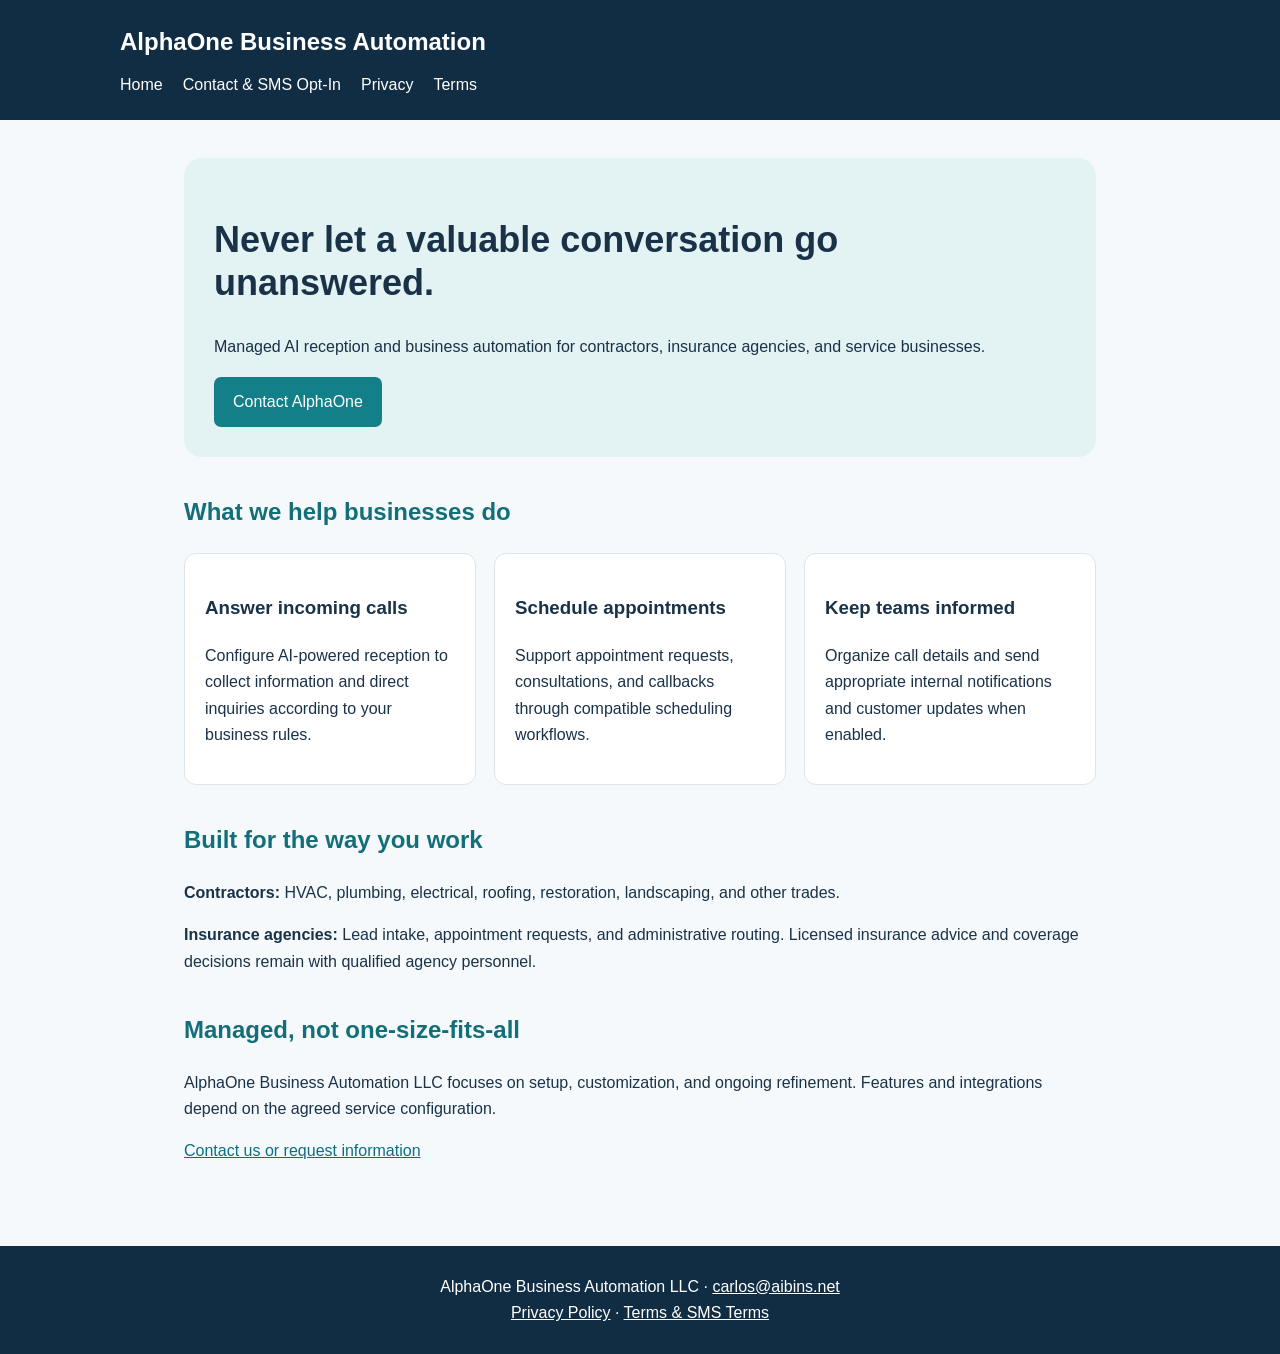
==== index.html @ c7ed6ccb "Add files via upload" ====
<!doctype html><html lang="en"><head><meta charset="utf-8"><meta name="viewport" content="width=device-width, initial-scale=1"><title>AlphaOne Business Automation | AI Reception & Scheduling</title><meta name="description" content="AlphaOne Business Automation provides managed AI receptionist and appointment automation solutions for contractors and insurance agencies."><link rel="stylesheet" href="style.css"></head><body><header><strong>AlphaOne Business Automation</strong><nav><a href="index.html">Home</a><a href="contact.html">Contact & SMS Opt-In</a><a href="privacy.html">Privacy</a><a href="terms.html">Terms</a></nav></header><main><section class="hero"><h1>Never let a valuable conversation go unanswered.</h1><p>Managed AI reception and business automation for contractors, insurance agencies, and service businesses.</p><a class="btn" href="contact.html">Contact AlphaOne</a></section><h2>What we help businesses do</h2><div class="cards"><div class="card"><h3>Answer incoming calls</h3><p>Configure AI-powered reception to collect information and direct inquiries according to your business rules.</p></div><div class="card"><h3>Schedule appointments</h3><p>Support appointment requests, consultations, and callbacks through compatible scheduling workflows.</p></div><div class="card"><h3>Keep teams informed</h3><p>Organize call details and send appropriate internal notifications and customer updates when enabled.</p></div></div><h2>Built for the way you work</h2><p><b>Contractors:</b> HVAC, plumbing, electrical, roofing, restoration, landscaping, and other trades.</p><p><b>Insurance agencies:</b> Lead intake, appointment requests, and administrative routing. Licensed insurance advice and coverage decisions remain with qualified agency personnel.</p><h2>Managed, not one-size-fits-all</h2><p>AlphaOne Business Automation LLC focuses on setup, customization, and ongoing refinement. Features and integrations depend on the agreed service configuration.</p><p><a href="contact.html">Contact us or request information</a></p></main><footer>AlphaOne Business Automation LLC · <a href="mailto:carlos@aibins.net">carlos@aibins.net</a><br><a href="privacy.html">Privacy Policy</a> · <a href="terms.html">Terms & SMS Terms</a></footer></body></html>
---- style.css ----
:root{font-family:Arial,Helvetica,sans-serif;color:#193248;background:#f6f9fb}*{box-sizing:border-box}body{margin:0;line-height:1.65}header{background:#102d43;color:white;padding:22px max(5%,calc((100% - 1040px)/2))}header a{color:white;text-decoration:none;margin-right:20px}header strong{display:block;font-size:24px}nav{margin-top:10px}main{max-width:1040px;margin:auto;padding:38px 5% 65px}h1{font-size:36px;line-height:1.2}h2{margin-top:35px;color:#126f79}.hero{background:#e3f2f3;border-radius:18px;padding:30px}.btn{display:inline-block;background:#137f88;color:white;padding:12px 19px;border-radius:7px;text-decoration:none}.cards{display:grid;grid-template-columns:repeat(auto-fit,minmax(220px,1fr));gap:18px;margin-top:22px}.card{background:white;border:1px solid #dce5eb;border-radius:12px;padding:20px}footer{background:#102d43;color:white;padding:28px 5%;text-align:center}footer a{color:white}a{color:#086f80}.notice{background:#fff6dc;border-left:4px solid #b78215;padding:13px 18px}li{margin-bottom:9px}
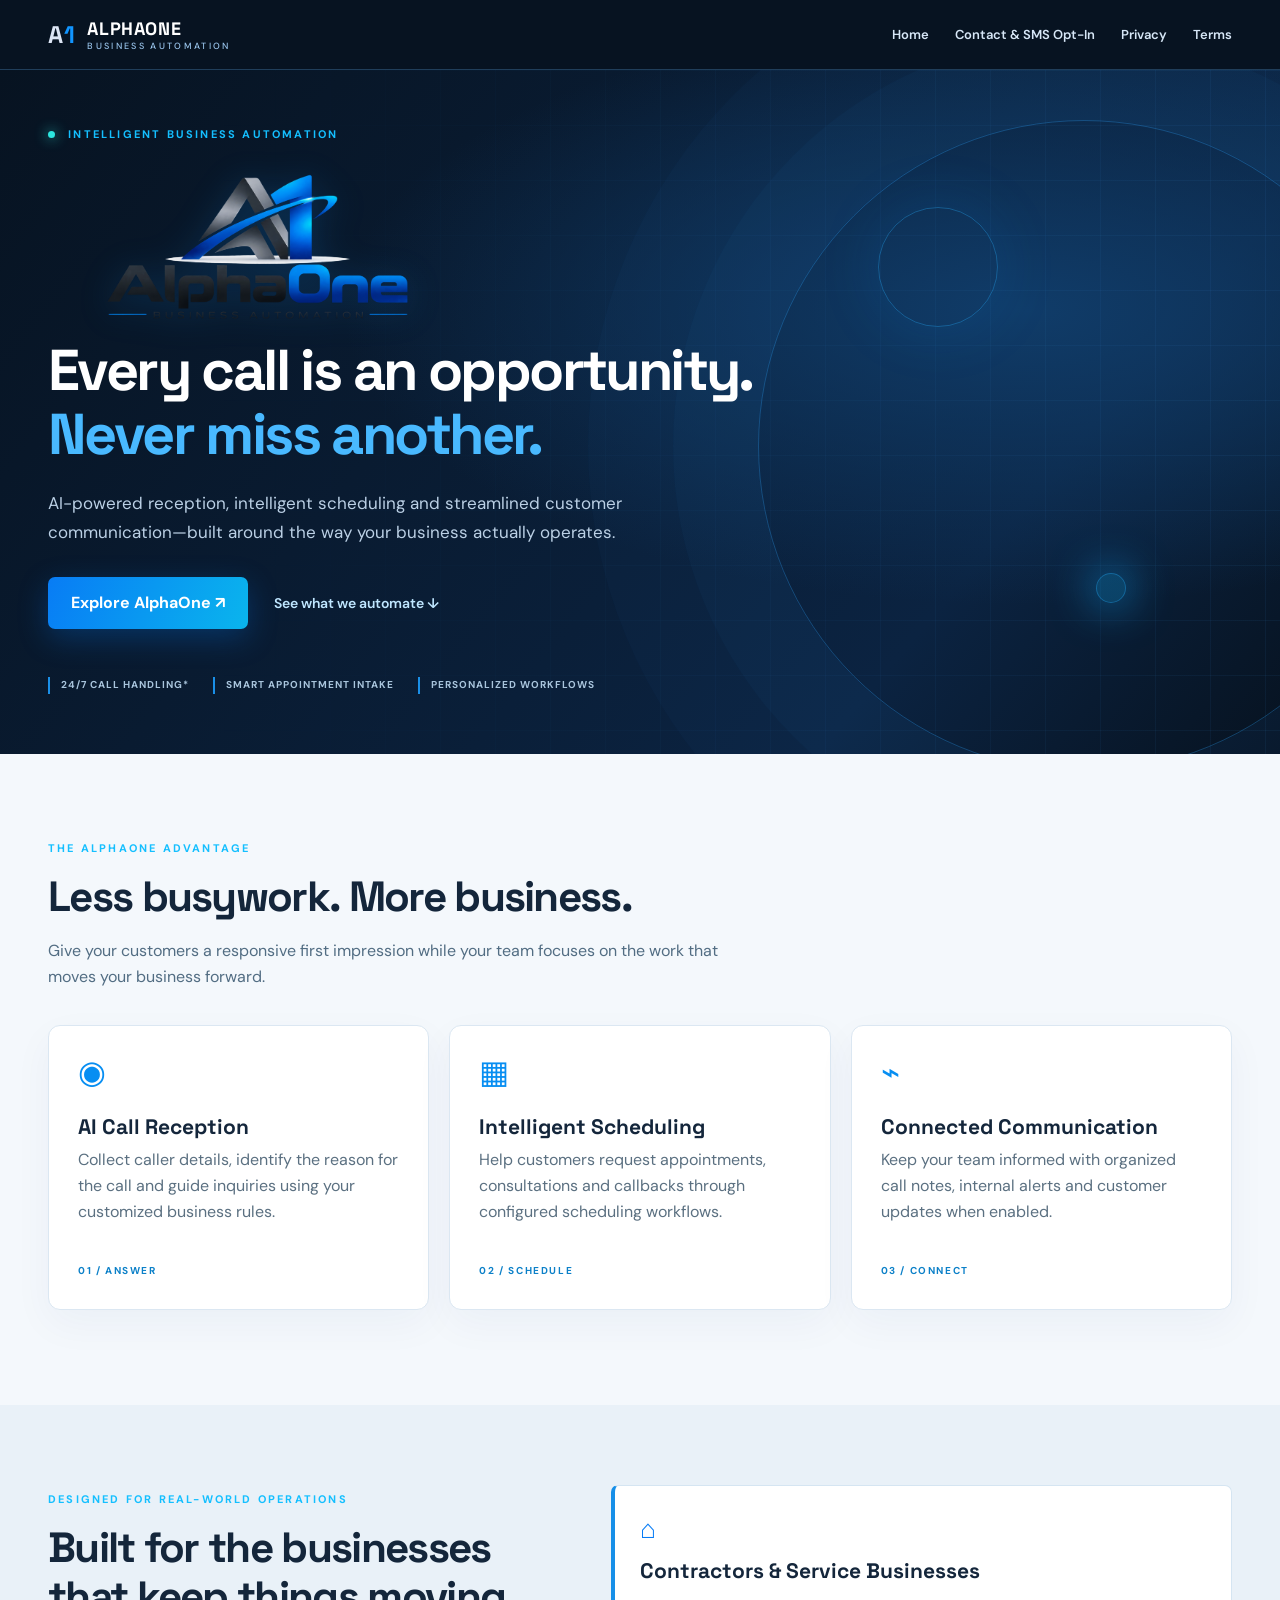
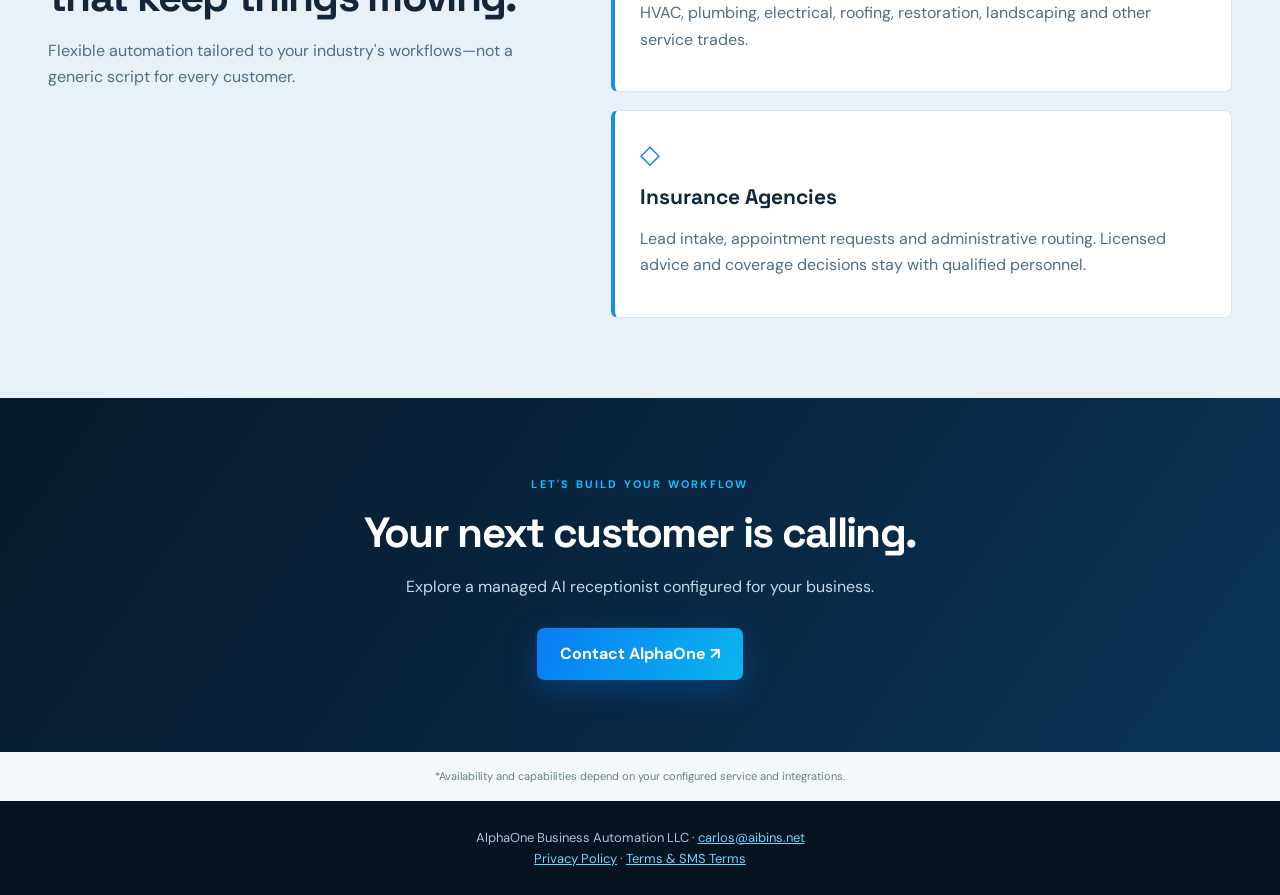
==== commit 48b1c1d4: "Add files via upload" ====
--- a/index.html
+++ b/index.html
@@ -1 +1 @@
-<!doctype html><html lang="en"><head><meta charset="utf-8"><meta name="viewport" content="width=device-width, initial-scale=1"><title>AlphaOne Business Automation | AI Reception & Scheduling</title><meta name="description" content="AlphaOne Business Automation provides managed AI receptionist and appointment automation solutions for contractors and insurance agencies."><link rel="stylesheet" href="style.css"></head><body><header><strong>AlphaOne Business Automation</strong><nav><a href="index.html">Home</a><a href="contact.html">Contact & SMS Opt-In</a><a href="privacy.html">Privacy</a><a href="terms.html">Terms</a></nav></header><main><section class="hero"><h1>Never let a valuable conversation go unanswered.</h1><p>Managed AI reception and business automation for contractors, insurance agencies, and service businesses.</p><a class="btn" href="contact.html">Contact AlphaOne</a></section><h2>What we help businesses do</h2><div class="cards"><div class="card"><h3>Answer incoming calls</h3><p>Configure AI-powered reception to collect information and direct inquiries according to your business rules.</p></div><div class="card"><h3>Schedule appointments</h3><p>Support appointment requests, consultations, and callbacks through compatible scheduling workflows.</p></div><div class="card"><h3>Keep teams informed</h3><p>Organize call details and send appropriate internal notifications and customer updates when enabled.</p></div></div><h2>Built for the way you work</h2><p><b>Contractors:</b> HVAC, plumbing, electrical, roofing, restoration, landscaping, and other trades.</p><p><b>Insurance agencies:</b> Lead intake, appointment requests, and administrative routing. Licensed insurance advice and coverage decisions remain with qualified agency personnel.</p><h2>Managed, not one-size-fits-all</h2><p>AlphaOne Business Automation LLC focuses on setup, customization, and ongoing refinement. Features and integrations depend on the agreed service configuration.</p><p><a href="contact.html">Contact us or request information</a></p></main><footer>AlphaOne Business Automation LLC · <a href="mailto:carlos@aibins.net">carlos@aibins.net</a><br><a href="privacy.html">Privacy Policy</a> · <a href="terms.html">Terms & SMS Terms</a></footer></body></html>
+<!doctype html><html lang="en"><head><meta charset="utf-8"><meta name="viewport" content="width=device-width, initial-scale=1"><title>AlphaOne Business Automation | AI Reception & Scheduling</title><meta name="description" content="AlphaOne Business Automation provides managed AI receptionist and appointment automation solutions for contractors and insurance agencies."><link rel="stylesheet" href="style.css"></head><body><header class="site-header"><div class="header-inner"><a class="brand" href="index.html"><span class="brand-mark">A<span>1</span></span><span>ALPHAONE <small>BUSINESS AUTOMATION</small></span></a><nav aria-label="Main navigation"><a href="index.html">Home</a><a href="contact.html">Contact &amp; SMS Opt-In</a><a href="privacy.html">Privacy</a><a href="terms.html">Terms</a></nav></div></header><main><section class="hero-wrap"><div class="circuit" aria-hidden="true"></div><div class="hero-content"><div class="eyebrow"><span class="pulse"></span> INTELLIGENT BUSINESS AUTOMATION</div><img class="hero-logo" src="alphaone-logo.png" alt="AlphaOne Business Automation logo"><h1>Every call is an opportunity.<br><em>Never miss another.</em></h1><p>AI-powered reception, intelligent scheduling and streamlined customer communication—built around the way your business actually operates.</p><div class="hero-actions"><a class="btn" href="contact.html">Explore AlphaOne <span aria-hidden="true">↗</span></a><a class="text-link" href="#solutions">See what we automate ↓</a></div><div class="hero-proof"><span>24/7 CALL HANDLING*</span><span>SMART APPOINTMENT INTAKE</span><span>PERSONALIZED WORKFLOWS</span></div></div><div class="orb orb-one" aria-hidden="true"></div><div class="orb orb-two" aria-hidden="true"></div></section><section class="content-section" id="solutions"><div class="section-heading"><span class="kicker">THE ALPHAONE ADVANTAGE</span><h2>Less busywork. More business.</h2><p>Give your customers a responsive first impression while your team focuses on the work that moves your business forward.</p></div><div class="cards"><article class="card"><div class="card-icon">◉</div><h3>AI Call Reception</h3><p>Collect caller details, identify the reason for the call and guide inquiries using your customized business rules.</p><span class="card-number">01 / ANSWER</span></article><article class="card"><div class="card-icon">▦</div><h3>Intelligent Scheduling</h3><p>Help customers request appointments, consultations and callbacks through configured scheduling workflows.</p><span class="card-number">02 / SCHEDULE</span></article><article class="card"><div class="card-icon">⌁</div><h3>Connected Communication</h3><p>Keep your team informed with organized call notes, internal alerts and customer updates when enabled.</p><span class="card-number">03 / CONNECT</span></article></div></section><section class="industry-section"><div><span class="kicker">DESIGNED FOR REAL-WORLD OPERATIONS</span><h2>Built for the businesses<br>that keep things moving.</h2><p>Flexible automation tailored to your industry's workflows—not a generic script for every customer.</p></div><div class="industry-grid"><div class="industry-card"><span class="industry-icon">⌂</span><h3>Contractors &amp; Service Businesses</h3><p>HVAC, plumbing, electrical, roofing, restoration, landscaping and other service trades.</p></div><div class="industry-card"><span class="industry-icon">◇</span><h3>Insurance Agencies</h3><p>Lead intake, appointment requests and administrative routing. Licensed advice and coverage decisions stay with qualified personnel.</p></div></div></section><section class="cta-section"><span class="kicker">LET'S BUILD YOUR WORKFLOW</span><h2>Your next customer is calling.</h2><p>Explore a managed AI receptionist configured for your business.</p><a class="btn" href="contact.html">Contact AlphaOne ↗</a></section><p class="fine-print">*Availability and capabilities depend on your configured service and integrations.</p></main><footer>AlphaOne Business Automation LLC · <a href="mailto:carlos@aibins.net">carlos@aibins.net</a><br><a href="privacy.html">Privacy Policy</a> · <a href="terms.html">Terms & SMS Terms</a></footer></body></html>
--- a/style.css
+++ b/style.css
@@ -1 +1,2 @@
-:root{font-family:Arial,Helvetica,sans-serif;color:#193248;background:#f6f9fb}*{box-sizing:border-box}body{margin:0;line-height:1.65}header{background:#102d43;color:white;padding:22px max(5%,calc((100% - 1040px)/2))}header a{color:white;text-decoration:none;margin-right:20px}header strong{display:block;font-size:24px}nav{margin-top:10px}main{max-width:1040px;margin:auto;padding:38px 5% 65px}h1{font-size:36px;line-height:1.2}h2{margin-top:35px;color:#126f79}.hero{background:#e3f2f3;border-radius:18px;padding:30px}.btn{display:inline-block;background:#137f88;color:white;padding:12px 19px;border-radius:7px;text-decoration:none}.cards{display:grid;grid-template-columns:repeat(auto-fit,minmax(220px,1fr));gap:18px;margin-top:22px}.card{background:white;border:1px solid #dce5eb;border-radius:12px;padding:20px}footer{background:#102d43;color:white;padding:28px 5%;text-align:center}footer a{color:white}a{color:#086f80}.notice{background:#fff6dc;border-left:4px solid #b78215;padding:13px 18px}li{margin-bottom:9px}
+@import url('https://fonts.googleapis.com/css2?family=DM+Sans:wght@400;500;600;700&family=Space+Grotesk:wght@400;500;600;700&display=swap');
+:root{--navy:#061323;--navy2:#0b2138;--blue:#087cff;--cyan:#19d6fa;--ink:#14263b;--muted:#597083}*{box-sizing:border-box}html{scroll-behavior:smooth}body{margin:0;font:16px/1.65 'DM Sans',Arial,sans-serif;color:var(--ink);background:#f4f8fc}a{color:#066bc6}.site-header{background:#071321;color:#fff;border-bottom:1px solid #203e5a;position:relative;z-index:4}.header-inner{max-width:1240px;margin:auto;padding:17px 28px;display:flex;align-items:center;justify-content:space-between;gap:25px}.brand{display:flex;align-items:center;gap:12px;text-decoration:none;color:#fff;font:700 18px 'Space Grotesk',sans-serif;letter-spacing:.035em;white-space:nowrap}.brand small{display:block;font:500 9px 'DM Sans',sans-serif;letter-spacing:.26em;color:#9ac5ed}.brand-mark{font:700 24px 'Space Grotesk',sans-serif;color:#dce5f4}.brand-mark span{color:#1195ff}.site-header nav{display:flex;flex-wrap:wrap;gap:26px}.site-header nav a{color:#d7e7f7;text-decoration:none;font-size:13px;font-weight:600}.site-header nav a:hover{color:#30c7ff}.hero-wrap{background:radial-gradient(ellipse at 80% 35%,#103c69 0%,transparent 47%),linear-gradient(130deg,#071321 0%,#0b2341 75%,#071321 100%);position:relative;overflow:hidden;color:#fff;min-height:660px}.hero-wrap:before{content:'';position:absolute;inset:0;background-image:linear-gradient(#45aaff11 1px,transparent 1px),linear-gradient(90deg,#45aaff11 1px,transparent 1px);background-size:55px 55px;mask-image:linear-gradient(90deg,transparent 15%,black 100%)}.hero-wrap:after{content:'';position:absolute;right:-130px;top:50px;width:650px;height:650px;border:1px solid #2c99ee55;border-radius:50%;box-shadow:0 0 0 85px #2192ee08,0 0 0 170px #2192ee07;pointer-events:none}.hero-content{position:relative;z-index:2;max-width:1240px;margin:auto;padding:55px 28px 60px}.eyebrow,.kicker,.inner-eyebrow{font-size:11px;letter-spacing:.2em;font-weight:700;color:#14bfff}.pulse{display:inline-block;width:7px;height:7px;background:#2ce5df;border-radius:50%;box-shadow:0 0 13px #2ce5df;margin-right:8px}.hero-logo{display:block;width:min(420px,80%);height:auto;margin:14px 0 4px;filter:drop-shadow(0 5px 17px #1597fa33)}.hero-content h1{font:700 clamp(36px,4.5vw,62px)/1.12 'Space Grotesk',sans-serif;letter-spacing:-.045em;margin:0 0 22px;max-width:790px}.hero-content h1 em{font-style:normal;color:#49b9ff}.hero-content>p{max-width:625px;color:#bbd0e5;font-size:17px;line-height:1.75}.hero-actions{display:flex;gap:26px;align-items:center;flex-wrap:wrap;margin:29px 0 48px}.btn{display:inline-block;background:linear-gradient(115deg,#087cf5,#0ab5ed);color:#fff;text-decoration:none;padding:13px 23px;border-radius:7px;font-weight:700;box-shadow:0 9px 30px #037af744}.btn:hover{filter:brightness(1.15)}.text-link{color:#bfe6ff;text-decoration:none;font-weight:600;font-size:14px}.hero-proof{display:flex;gap:24px;flex-wrap:wrap;color:#a9c5dd;font-size:10px;font-weight:700;letter-spacing:.1em}.hero-proof span{border-left:2px solid #1a8fe7;padding-left:11px}.orb{position:absolute;border:1px solid #24adff55;border-radius:50%;pointer-events:none}.orb-one{width:120px;height:120px;right:22%;top:20%;box-shadow:0 0 65px #058bfa22}.orb-two{width:30px;height:30px;right:12%;bottom:22%;background:#12a7ef44;box-shadow:0 0 45px #11a9ff}.content-section{max-width:1240px;margin:auto;padding:80px 28px 95px}.section-heading{max-width:690px;margin-bottom:34px}.section-heading h2,.industry-section h2,.cta-section h2{font:700 clamp(29px,3.3vw,44px)/1.17 'Space Grotesk',sans-serif;letter-spacing:-.04em;margin:12px 0}.section-heading p,.industry-section p{color:#526d83}.cards{display:grid;grid-template-columns:repeat(3,1fr);gap:20px}.card{background:#fff;border:1px solid #dbe7f2;border-radius:12px;padding:29px;box-shadow:0 14px 40px #0c386a0b;min-height:285px;display:flex;flex-direction:column}.card-icon{font-size:32px;color:#078ef2;line-height:1.1}.card h3,.industry-card h3{font:700 21px 'Space Grotesk',sans-serif;margin:23px 0 7px}.card p{color:#5b7081;margin:0}.card-number{margin-top:auto;padding-top:20px;font-size:10px;color:#0c80c8;letter-spacing:.16em;font-weight:700}.industry-section{background:#e9f1f8;padding:80px max(28px,calc((100vw - 1184px)/2));display:grid;grid-template-columns:.9fr 1.1fr;gap:55px}.industry-grid{display:grid;gap:18px}.industry-card{background:#fff;border:1px solid #d5e5f2;border-left:4px solid #168fe8;padding:22px 25px;border-radius:7px}.industry-card h3{margin:7px 0}.industry-icon{font-size:26px;color:#087cf5}.cta-section{text-align:center;background:linear-gradient(125deg,#07182b,#0a3457);color:#fff;padding:72px 20px}.cta-section p{color:#c3d8e9}.cta-section .btn{margin-top:12px}.fine-print{text-align:center;font-size:11px;color:#687d8c;margin:15px}footer{background:#061321;color:#aac2d9;padding:26px 20px;text-align:center;font-size:13px}footer a{color:#6dd5ff}.inner-page{max-width:960px;margin:55px auto 80px;background:#fff;padding:45px 48px;border-radius:12px;box-shadow:0 15px 50px #0a2d510d}.inner-page h1{font:700 39px 'Space Grotesk',sans-serif;color:#102d4b}.inner-page h2{font:700 23px 'Space Grotesk',sans-serif;color:#123e63;margin-top:30px}.inner-page .notice{padding:16px;background:#e8f5fc;border-left:4px solid #1599e5;border-radius:5px;margin:20px 0}.inner-page a{overflow-wrap:anywhere}@media(max-width:800px){.header-inner{align-items:flex-start;flex-direction:column}.site-header nav{gap:14px}.hero-wrap{min-height:auto}.hero-content{padding-top:45px}.hero-logo{width:min(330px,90%)}.cards{grid-template-columns:1fr}.industry-section{grid-template-columns:1fr;gap:20px}.inner-page{margin:20px 12px;padding:25px 19px}.hero-wrap:after{opacity:.3}}
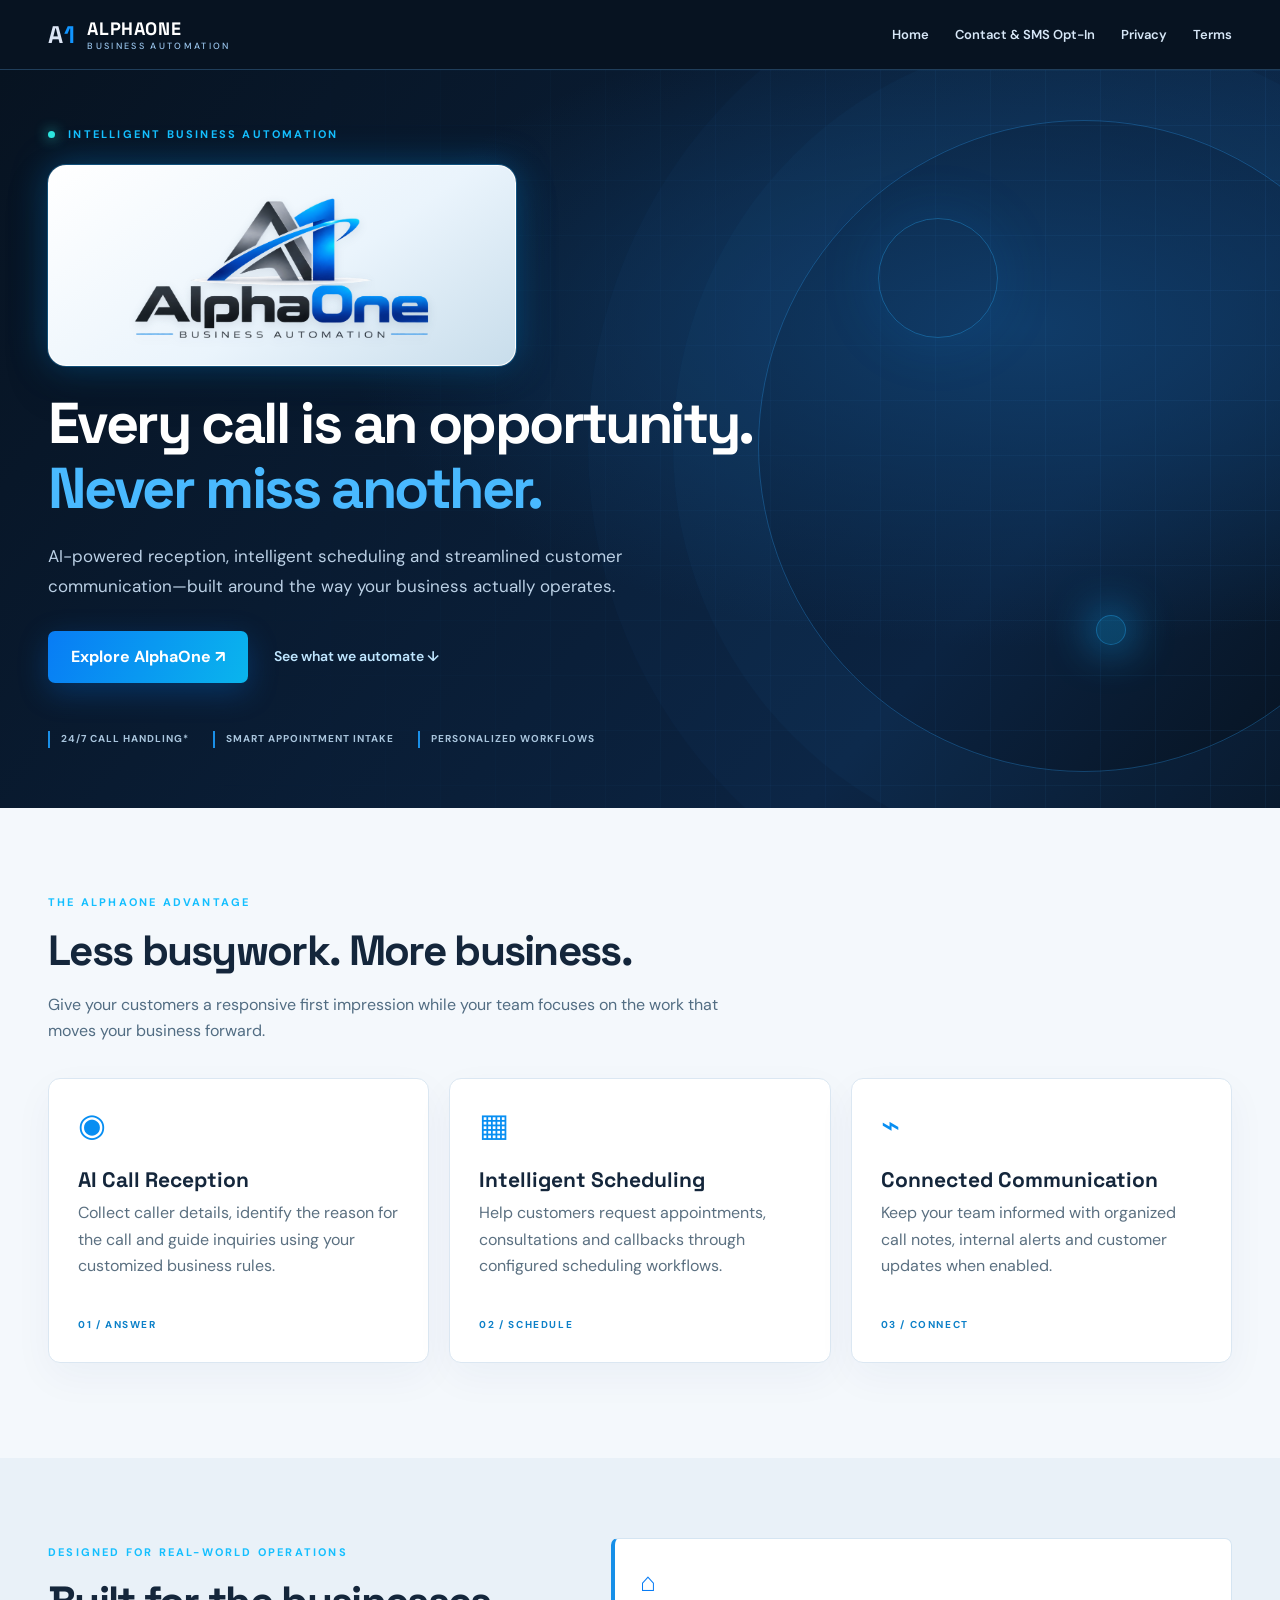
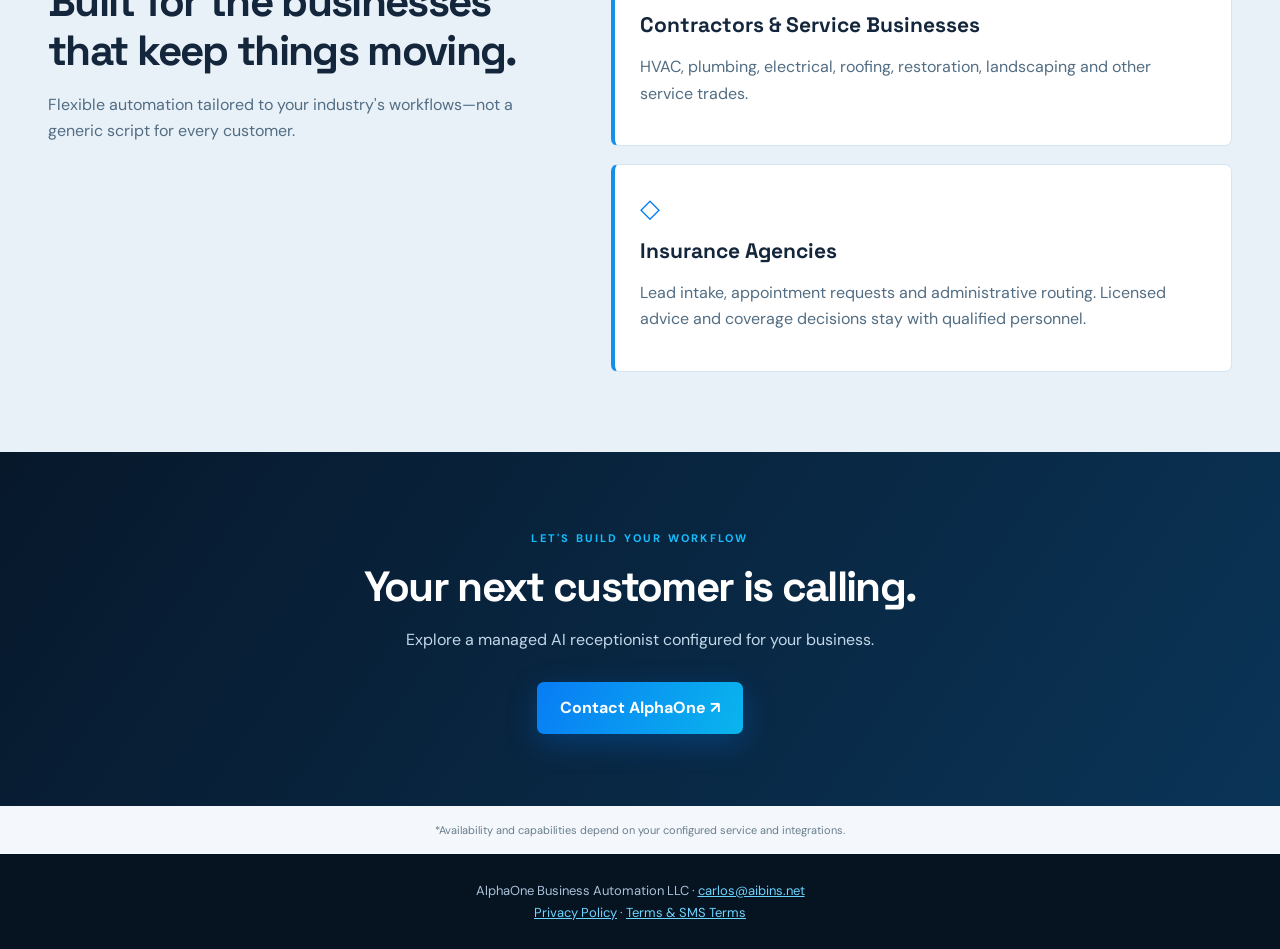
==== commit 42ce6796: "Add files via upload" ====
--- a/index.html
+++ b/index.html
@@ -1 +1 @@
-<!doctype html><html lang="en"><head><meta charset="utf-8"><meta name="viewport" content="width=device-width, initial-scale=1"><title>AlphaOne Business Automation | AI Reception & Scheduling</title><meta name="description" content="AlphaOne Business Automation provides managed AI receptionist and appointment automation solutions for contractors and insurance agencies."><link rel="stylesheet" href="style.css"></head><body><header class="site-header"><div class="header-inner"><a class="brand" href="index.html"><span class="brand-mark">A<span>1</span></span><span>ALPHAONE <small>BUSINESS AUTOMATION</small></span></a><nav aria-label="Main navigation"><a href="index.html">Home</a><a href="contact.html">Contact &amp; SMS Opt-In</a><a href="privacy.html">Privacy</a><a href="terms.html">Terms</a></nav></div></header><main><section class="hero-wrap"><div class="circuit" aria-hidden="true"></div><div class="hero-content"><div class="eyebrow"><span class="pulse"></span> INTELLIGENT BUSINESS AUTOMATION</div><img class="hero-logo" src="alphaone-logo.png" alt="AlphaOne Business Automation logo"><h1>Every call is an opportunity.<br><em>Never miss another.</em></h1><p>AI-powered reception, intelligent scheduling and streamlined customer communication—built around the way your business actually operates.</p><div class="hero-actions"><a class="btn" href="contact.html">Explore AlphaOne <span aria-hidden="true">↗</span></a><a class="text-link" href="#solutions">See what we automate ↓</a></div><div class="hero-proof"><span>24/7 CALL HANDLING*</span><span>SMART APPOINTMENT INTAKE</span><span>PERSONALIZED WORKFLOWS</span></div></div><div class="orb orb-one" aria-hidden="true"></div><div class="orb orb-two" aria-hidden="true"></div></section><section class="content-section" id="solutions"><div class="section-heading"><span class="kicker">THE ALPHAONE ADVANTAGE</span><h2>Less busywork. More business.</h2><p>Give your customers a responsive first impression while your team focuses on the work that moves your business forward.</p></div><div class="cards"><article class="card"><div class="card-icon">◉</div><h3>AI Call Reception</h3><p>Collect caller details, identify the reason for the call and guide inquiries using your customized business rules.</p><span class="card-number">01 / ANSWER</span></article><article class="card"><div class="card-icon">▦</div><h3>Intelligent Scheduling</h3><p>Help customers request appointments, consultations and callbacks through configured scheduling workflows.</p><span class="card-number">02 / SCHEDULE</span></article><article class="card"><div class="card-icon">⌁</div><h3>Connected Communication</h3><p>Keep your team informed with organized call notes, internal alerts and customer updates when enabled.</p><span class="card-number">03 / CONNECT</span></article></div></section><section class="industry-section"><div><span class="kicker">DESIGNED FOR REAL-WORLD OPERATIONS</span><h2>Built for the businesses<br>that keep things moving.</h2><p>Flexible automation tailored to your industry's workflows—not a generic script for every customer.</p></div><div class="industry-grid"><div class="industry-card"><span class="industry-icon">⌂</span><h3>Contractors &amp; Service Businesses</h3><p>HVAC, plumbing, electrical, roofing, restoration, landscaping and other service trades.</p></div><div class="industry-card"><span class="industry-icon">◇</span><h3>Insurance Agencies</h3><p>Lead intake, appointment requests and administrative routing. Licensed advice and coverage decisions stay with qualified personnel.</p></div></div></section><section class="cta-section"><span class="kicker">LET'S BUILD YOUR WORKFLOW</span><h2>Your next customer is calling.</h2><p>Explore a managed AI receptionist configured for your business.</p><a class="btn" href="contact.html">Contact AlphaOne ↗</a></section><p class="fine-print">*Availability and capabilities depend on your configured service and integrations.</p></main><footer>AlphaOne Business Automation LLC · <a href="mailto:carlos@aibins.net">carlos@aibins.net</a><br><a href="privacy.html">Privacy Policy</a> · <a href="terms.html">Terms & SMS Terms</a></footer></body></html>
+<!doctype html><html lang="en"><head><meta charset="utf-8"><meta name="viewport" content="width=device-width, initial-scale=1"><title>AlphaOne Business Automation | AI Reception & Scheduling</title><meta name="description" content="AlphaOne Business Automation provides managed AI receptionist and appointment automation solutions for contractors and insurance agencies."><link rel="stylesheet" href="style.css"></head><body><header class="site-header"><div class="header-inner"><a class="brand" href="index.html"><span class="brand-mark">A<span>1</span></span><span>ALPHAONE <small>BUSINESS AUTOMATION</small></span></a><nav aria-label="Main navigation"><a href="index.html">Home</a><a href="contact.html">Contact &amp; SMS Opt-In</a><a href="privacy.html">Privacy</a><a href="terms.html">Terms</a></nav></div></header><main><section class="hero-wrap"><div class="circuit" aria-hidden="true"></div><div class="hero-content"><div class="eyebrow"><span class="pulse"></span> INTELLIGENT BUSINESS AUTOMATION</div><div class="hero-logo-panel"><img class="hero-logo" src="alphaone-logo.png" alt="AlphaOne Business Automation logo"></div><h1>Every call is an opportunity.<br><em>Never miss another.</em></h1><p>AI-powered reception, intelligent scheduling and streamlined customer communication—built around the way your business actually operates.</p><div class="hero-actions"><a class="btn" href="contact.html">Explore AlphaOne <span aria-hidden="true">↗</span></a><a class="text-link" href="#solutions">See what we automate ↓</a></div><div class="hero-proof"><span>24/7 CALL HANDLING*</span><span>SMART APPOINTMENT INTAKE</span><span>PERSONALIZED WORKFLOWS</span></div></div><div class="orb orb-one" aria-hidden="true"></div><div class="orb orb-two" aria-hidden="true"></div></section><section class="content-section" id="solutions"><div class="section-heading"><span class="kicker">THE ALPHAONE ADVANTAGE</span><h2>Less busywork. More business.</h2><p>Give your customers a responsive first impression while your team focuses on the work that moves your business forward.</p></div><div class="cards"><article class="card"><div class="card-icon">◉</div><h3>AI Call Reception</h3><p>Collect caller details, identify the reason for the call and guide inquiries using your customized business rules.</p><span class="card-number">01 / ANSWER</span></article><article class="card"><div class="card-icon">▦</div><h3>Intelligent Scheduling</h3><p>Help customers request appointments, consultations and callbacks through configured scheduling workflows.</p><span class="card-number">02 / SCHEDULE</span></article><article class="card"><div class="card-icon">⌁</div><h3>Connected Communication</h3><p>Keep your team informed with organized call notes, internal alerts and customer updates when enabled.</p><span class="card-number">03 / CONNECT</span></article></div></section><section class="industry-section"><div><span class="kicker">DESIGNED FOR REAL-WORLD OPERATIONS</span><h2>Built for the businesses<br>that keep things moving.</h2><p>Flexible automation tailored to your industry's workflows—not a generic script for every customer.</p></div><div class="industry-grid"><div class="industry-card"><span class="industry-icon">⌂</span><h3>Contractors &amp; Service Businesses</h3><p>HVAC, plumbing, electrical, roofing, restoration, landscaping and other service trades.</p></div><div class="industry-card"><span class="industry-icon">◇</span><h3>Insurance Agencies</h3><p>Lead intake, appointment requests and administrative routing. Licensed advice and coverage decisions stay with qualified personnel.</p></div></div></section><section class="cta-section"><span class="kicker">LET'S BUILD YOUR WORKFLOW</span><h2>Your next customer is calling.</h2><p>Explore a managed AI receptionist configured for your business.</p><a class="btn" href="contact.html">Contact AlphaOne ↗</a></section><p class="fine-print">*Availability and capabilities depend on your configured service and integrations.</p></main><footer>AlphaOne Business Automation LLC · <a href="mailto:carlos@aibins.net">carlos@aibins.net</a><br><a href="privacy.html">Privacy Policy</a> · <a href="terms.html">Terms & SMS Terms</a></footer></body></html>
--- a/style.css
+++ b/style.css
@@ -1,2 +1,6 @@
 @import url('https://fonts.googleapis.com/css2?family=DM+Sans:wght@400;500;600;700&family=Space+Grotesk:wght@400;500;600;700&display=swap');
-:root{--navy:#061323;--navy2:#0b2138;--blue:#087cff;--cyan:#19d6fa;--ink:#14263b;--muted:#597083}*{box-sizing:border-box}html{scroll-behavior:smooth}body{margin:0;font:16px/1.65 'DM Sans',Arial,sans-serif;color:var(--ink);background:#f4f8fc}a{color:#066bc6}.site-header{background:#071321;color:#fff;border-bottom:1px solid #203e5a;position:relative;z-index:4}.header-inner{max-width:1240px;margin:auto;padding:17px 28px;display:flex;align-items:center;justify-content:space-between;gap:25px}.brand{display:flex;align-items:center;gap:12px;text-decoration:none;color:#fff;font:700 18px 'Space Grotesk',sans-serif;letter-spacing:.035em;white-space:nowrap}.brand small{display:block;font:500 9px 'DM Sans',sans-serif;letter-spacing:.26em;color:#9ac5ed}.brand-mark{font:700 24px 'Space Grotesk',sans-serif;color:#dce5f4}.brand-mark span{color:#1195ff}.site-header nav{display:flex;flex-wrap:wrap;gap:26px}.site-header nav a{color:#d7e7f7;text-decoration:none;font-size:13px;font-weight:600}.site-header nav a:hover{color:#30c7ff}.hero-wrap{background:radial-gradient(ellipse at 80% 35%,#103c69 0%,transparent 47%),linear-gradient(130deg,#071321 0%,#0b2341 75%,#071321 100%);position:relative;overflow:hidden;color:#fff;min-height:660px}.hero-wrap:before{content:'';position:absolute;inset:0;background-image:linear-gradient(#45aaff11 1px,transparent 1px),linear-gradient(90deg,#45aaff11 1px,transparent 1px);background-size:55px 55px;mask-image:linear-gradient(90deg,transparent 15%,black 100%)}.hero-wrap:after{content:'';position:absolute;right:-130px;top:50px;width:650px;height:650px;border:1px solid #2c99ee55;border-radius:50%;box-shadow:0 0 0 85px #2192ee08,0 0 0 170px #2192ee07;pointer-events:none}.hero-content{position:relative;z-index:2;max-width:1240px;margin:auto;padding:55px 28px 60px}.eyebrow,.kicker,.inner-eyebrow{font-size:11px;letter-spacing:.2em;font-weight:700;color:#14bfff}.pulse{display:inline-block;width:7px;height:7px;background:#2ce5df;border-radius:50%;box-shadow:0 0 13px #2ce5df;margin-right:8px}.hero-logo{display:block;width:min(420px,80%);height:auto;margin:14px 0 4px;filter:drop-shadow(0 5px 17px #1597fa33)}.hero-content h1{font:700 clamp(36px,4.5vw,62px)/1.12 'Space Grotesk',sans-serif;letter-spacing:-.045em;margin:0 0 22px;max-width:790px}.hero-content h1 em{font-style:normal;color:#49b9ff}.hero-content>p{max-width:625px;color:#bbd0e5;font-size:17px;line-height:1.75}.hero-actions{display:flex;gap:26px;align-items:center;flex-wrap:wrap;margin:29px 0 48px}.btn{display:inline-block;background:linear-gradient(115deg,#087cf5,#0ab5ed);color:#fff;text-decoration:none;padding:13px 23px;border-radius:7px;font-weight:700;box-shadow:0 9px 30px #037af744}.btn:hover{filter:brightness(1.15)}.text-link{color:#bfe6ff;text-decoration:none;font-weight:600;font-size:14px}.hero-proof{display:flex;gap:24px;flex-wrap:wrap;color:#a9c5dd;font-size:10px;font-weight:700;letter-spacing:.1em}.hero-proof span{border-left:2px solid #1a8fe7;padding-left:11px}.orb{position:absolute;border:1px solid #24adff55;border-radius:50%;pointer-events:none}.orb-one{width:120px;height:120px;right:22%;top:20%;box-shadow:0 0 65px #058bfa22}.orb-two{width:30px;height:30px;right:12%;bottom:22%;background:#12a7ef44;box-shadow:0 0 45px #11a9ff}.content-section{max-width:1240px;margin:auto;padding:80px 28px 95px}.section-heading{max-width:690px;margin-bottom:34px}.section-heading h2,.industry-section h2,.cta-section h2{font:700 clamp(29px,3.3vw,44px)/1.17 'Space Grotesk',sans-serif;letter-spacing:-.04em;margin:12px 0}.section-heading p,.industry-section p{color:#526d83}.cards{display:grid;grid-template-columns:repeat(3,1fr);gap:20px}.card{background:#fff;border:1px solid #dbe7f2;border-radius:12px;padding:29px;box-shadow:0 14px 40px #0c386a0b;min-height:285px;display:flex;flex-direction:column}.card-icon{font-size:32px;color:#078ef2;line-height:1.1}.card h3,.industry-card h3{font:700 21px 'Space Grotesk',sans-serif;margin:23px 0 7px}.card p{color:#5b7081;margin:0}.card-number{margin-top:auto;padding-top:20px;font-size:10px;color:#0c80c8;letter-spacing:.16em;font-weight:700}.industry-section{background:#e9f1f8;padding:80px max(28px,calc((100vw - 1184px)/2));display:grid;grid-template-columns:.9fr 1.1fr;gap:55px}.industry-grid{display:grid;gap:18px}.industry-card{background:#fff;border:1px solid #d5e5f2;border-left:4px solid #168fe8;padding:22px 25px;border-radius:7px}.industry-card h3{margin:7px 0}.industry-icon{font-size:26px;color:#087cf5}.cta-section{text-align:center;background:linear-gradient(125deg,#07182b,#0a3457);color:#fff;padding:72px 20px}.cta-section p{color:#c3d8e9}.cta-section .btn{margin-top:12px}.fine-print{text-align:center;font-size:11px;color:#687d8c;margin:15px}footer{background:#061321;color:#aac2d9;padding:26px 20px;text-align:center;font-size:13px}footer a{color:#6dd5ff}.inner-page{max-width:960px;margin:55px auto 80px;background:#fff;padding:45px 48px;border-radius:12px;box-shadow:0 15px 50px #0a2d510d}.inner-page h1{font:700 39px 'Space Grotesk',sans-serif;color:#102d4b}.inner-page h2{font:700 23px 'Space Grotesk',sans-serif;color:#123e63;margin-top:30px}.inner-page .notice{padding:16px;background:#e8f5fc;border-left:4px solid #1599e5;border-radius:5px;margin:20px 0}.inner-page a{overflow-wrap:anywhere}@media(max-width:800px){.header-inner{align-items:flex-start;flex-direction:column}.site-header nav{gap:14px}.hero-wrap{min-height:auto}.hero-content{padding-top:45px}.hero-logo{width:min(330px,90%)}.cards{grid-template-columns:1fr}.industry-section{grid-template-columns:1fr;gap:20px}.inner-page{margin:20px 12px;padding:25px 19px}.hero-wrap:after{opacity:.3}}+:root{--navy:#061323;--navy2:#0b2138;--blue:#087cff;--cyan:#19d6fa;--ink:#14263b;--muted:#597083}*{box-sizing:border-box}html{scroll-behavior:smooth}body{margin:0;font:16px/1.65 'DM Sans',Arial,sans-serif;color:var(--ink);background:#f4f8fc}a{color:#066bc6}.site-header{background:#071321;color:#fff;border-bottom:1px solid #203e5a;position:relative;z-index:4}.header-inner{max-width:1240px;margin:auto;padding:17px 28px;display:flex;align-items:center;justify-content:space-between;gap:25px}.brand{display:flex;align-items:center;gap:12px;text-decoration:none;color:#fff;font:700 18px 'Space Grotesk',sans-serif;letter-spacing:.035em;white-space:nowrap}.brand small{display:block;font:500 9px 'DM Sans',sans-serif;letter-spacing:.26em;color:#9ac5ed}.brand-mark{font:700 24px 'Space Grotesk',sans-serif;color:#dce5f4}.brand-mark span{color:#1195ff}.site-header nav{display:flex;flex-wrap:wrap;gap:26px}.site-header nav a{color:#d7e7f7;text-decoration:none;font-size:13px;font-weight:600}.site-header nav a:hover{color:#30c7ff}.hero-wrap{background:radial-gradient(ellipse at 80% 35%,#103c69 0%,transparent 47%),linear-gradient(130deg,#071321 0%,#0b2341 75%,#071321 100%);position:relative;overflow:hidden;color:#fff;min-height:660px}.hero-wrap:before{content:'';position:absolute;inset:0;background-image:linear-gradient(#45aaff11 1px,transparent 1px),linear-gradient(90deg,#45aaff11 1px,transparent 1px);background-size:55px 55px;mask-image:linear-gradient(90deg,transparent 15%,black 100%)}.hero-wrap:after{content:'';position:absolute;right:-130px;top:50px;width:650px;height:650px;border:1px solid #2c99ee55;border-radius:50%;box-shadow:0 0 0 85px #2192ee08,0 0 0 170px #2192ee07;pointer-events:none}.hero-content{position:relative;z-index:2;max-width:1240px;margin:auto;padding:55px 28px 60px}.eyebrow,.kicker,.inner-eyebrow{font-size:11px;letter-spacing:.2em;font-weight:700;color:#14bfff}.pulse{display:inline-block;width:7px;height:7px;background:#2ce5df;border-radius:50%;box-shadow:0 0 13px #2ce5df;margin-right:8px}.hero-logo{display:block;width:min(420px,80%);height:auto;margin:14px 0 4px;filter:drop-shadow(0 5px 17px #1597fa33)}.hero-content h1{font:700 clamp(36px,4.5vw,62px)/1.12 'Space Grotesk',sans-serif;letter-spacing:-.045em;margin:0 0 22px;max-width:790px}.hero-content h1 em{font-style:normal;color:#49b9ff}.hero-content>p{max-width:625px;color:#bbd0e5;font-size:17px;line-height:1.75}.hero-actions{display:flex;gap:26px;align-items:center;flex-wrap:wrap;margin:29px 0 48px}.btn{display:inline-block;background:linear-gradient(115deg,#087cf5,#0ab5ed);color:#fff;text-decoration:none;padding:13px 23px;border-radius:7px;font-weight:700;box-shadow:0 9px 30px #037af744}.btn:hover{filter:brightness(1.15)}.text-link{color:#bfe6ff;text-decoration:none;font-weight:600;font-size:14px}.hero-proof{display:flex;gap:24px;flex-wrap:wrap;color:#a9c5dd;font-size:10px;font-weight:700;letter-spacing:.1em}.hero-proof span{border-left:2px solid #1a8fe7;padding-left:11px}.orb{position:absolute;border:1px solid #24adff55;border-radius:50%;pointer-events:none}.orb-one{width:120px;height:120px;right:22%;top:20%;box-shadow:0 0 65px #058bfa22}.orb-two{width:30px;height:30px;right:12%;bottom:22%;background:#12a7ef44;box-shadow:0 0 45px #11a9ff}.content-section{max-width:1240px;margin:auto;padding:80px 28px 95px}.section-heading{max-width:690px;margin-bottom:34px}.section-heading h2,.industry-section h2,.cta-section h2{font:700 clamp(29px,3.3vw,44px)/1.17 'Space Grotesk',sans-serif;letter-spacing:-.04em;margin:12px 0}.section-heading p,.industry-section p{color:#526d83}.cards{display:grid;grid-template-columns:repeat(3,1fr);gap:20px}.card{background:#fff;border:1px solid #dbe7f2;border-radius:12px;padding:29px;box-shadow:0 14px 40px #0c386a0b;min-height:285px;display:flex;flex-direction:column}.card-icon{font-size:32px;color:#078ef2;line-height:1.1}.card h3,.industry-card h3{font:700 21px 'Space Grotesk',sans-serif;margin:23px 0 7px}.card p{color:#5b7081;margin:0}.card-number{margin-top:auto;padding-top:20px;font-size:10px;color:#0c80c8;letter-spacing:.16em;font-weight:700}.industry-section{background:#e9f1f8;padding:80px max(28px,calc((100vw - 1184px)/2));display:grid;grid-template-columns:.9fr 1.1fr;gap:55px}.industry-grid{display:grid;gap:18px}.industry-card{background:#fff;border:1px solid #d5e5f2;border-left:4px solid #168fe8;padding:22px 25px;border-radius:7px}.industry-card h3{margin:7px 0}.industry-icon{font-size:26px;color:#087cf5}.cta-section{text-align:center;background:linear-gradient(125deg,#07182b,#0a3457);color:#fff;padding:72px 20px}.cta-section p{color:#c3d8e9}.cta-section .btn{margin-top:12px}.fine-print{text-align:center;font-size:11px;color:#687d8c;margin:15px}footer{background:#061321;color:#aac2d9;padding:26px 20px;text-align:center;font-size:13px}footer a{color:#6dd5ff}.inner-page{max-width:960px;margin:55px auto 80px;background:#fff;padding:45px 48px;border-radius:12px;box-shadow:0 15px 50px #0a2d510d}.inner-page h1{font:700 39px 'Space Grotesk',sans-serif;color:#102d4b}.inner-page h2{font:700 23px 'Space Grotesk',sans-serif;color:#123e63;margin-top:30px}.inner-page .notice{padding:16px;background:#e8f5fc;border-left:4px solid #1599e5;border-radius:5px;margin:20px 0}.inner-page a{overflow-wrap:anywhere}@media(max-width:800px){.header-inner{align-items:flex-start;flex-direction:column}.site-header nav{gap:14px}.hero-wrap{min-height:auto}.hero-content{padding-top:45px}.hero-logo{width:min(330px,90%)}.cards{grid-template-columns:1fr}.industry-section{grid-template-columns:1fr;gap:20px}.inner-page{margin:20px 12px;padding:25px 19px}.hero-wrap:after{opacity:.3}}
+/* Logo contrast enhancement: silver glass plaque against the dark hero */
+.hero-logo-panel{display:flex;align-items:center;justify-content:center;width:fit-content;max-width:100%;padding:15px 28px 12px;margin:22px 0 25px;border-radius:18px;background:linear-gradient(145deg,#fff 0%,#eaf4fc 57%,#c8ddeb 100%);border:1px solid rgba(255,255,255,.94);box-shadow:0 0 0 1px rgba(48,179,255,.28),0 0 36px rgba(0,155,255,.34),0 18px 42px rgba(0,0,0,.25);}
+.hero-logo-panel .hero-logo{display:block;width:min(410px,72vw);height:auto;margin:0;filter:drop-shadow(0 3px 5px rgba(19,42,69,.12));}
+@media(max-width:600px){.hero-logo-panel{padding:12px 16px;border-radius:14px;margin:18px 0 22px}.hero-logo-panel .hero-logo{width:min(315px,76vw)}}
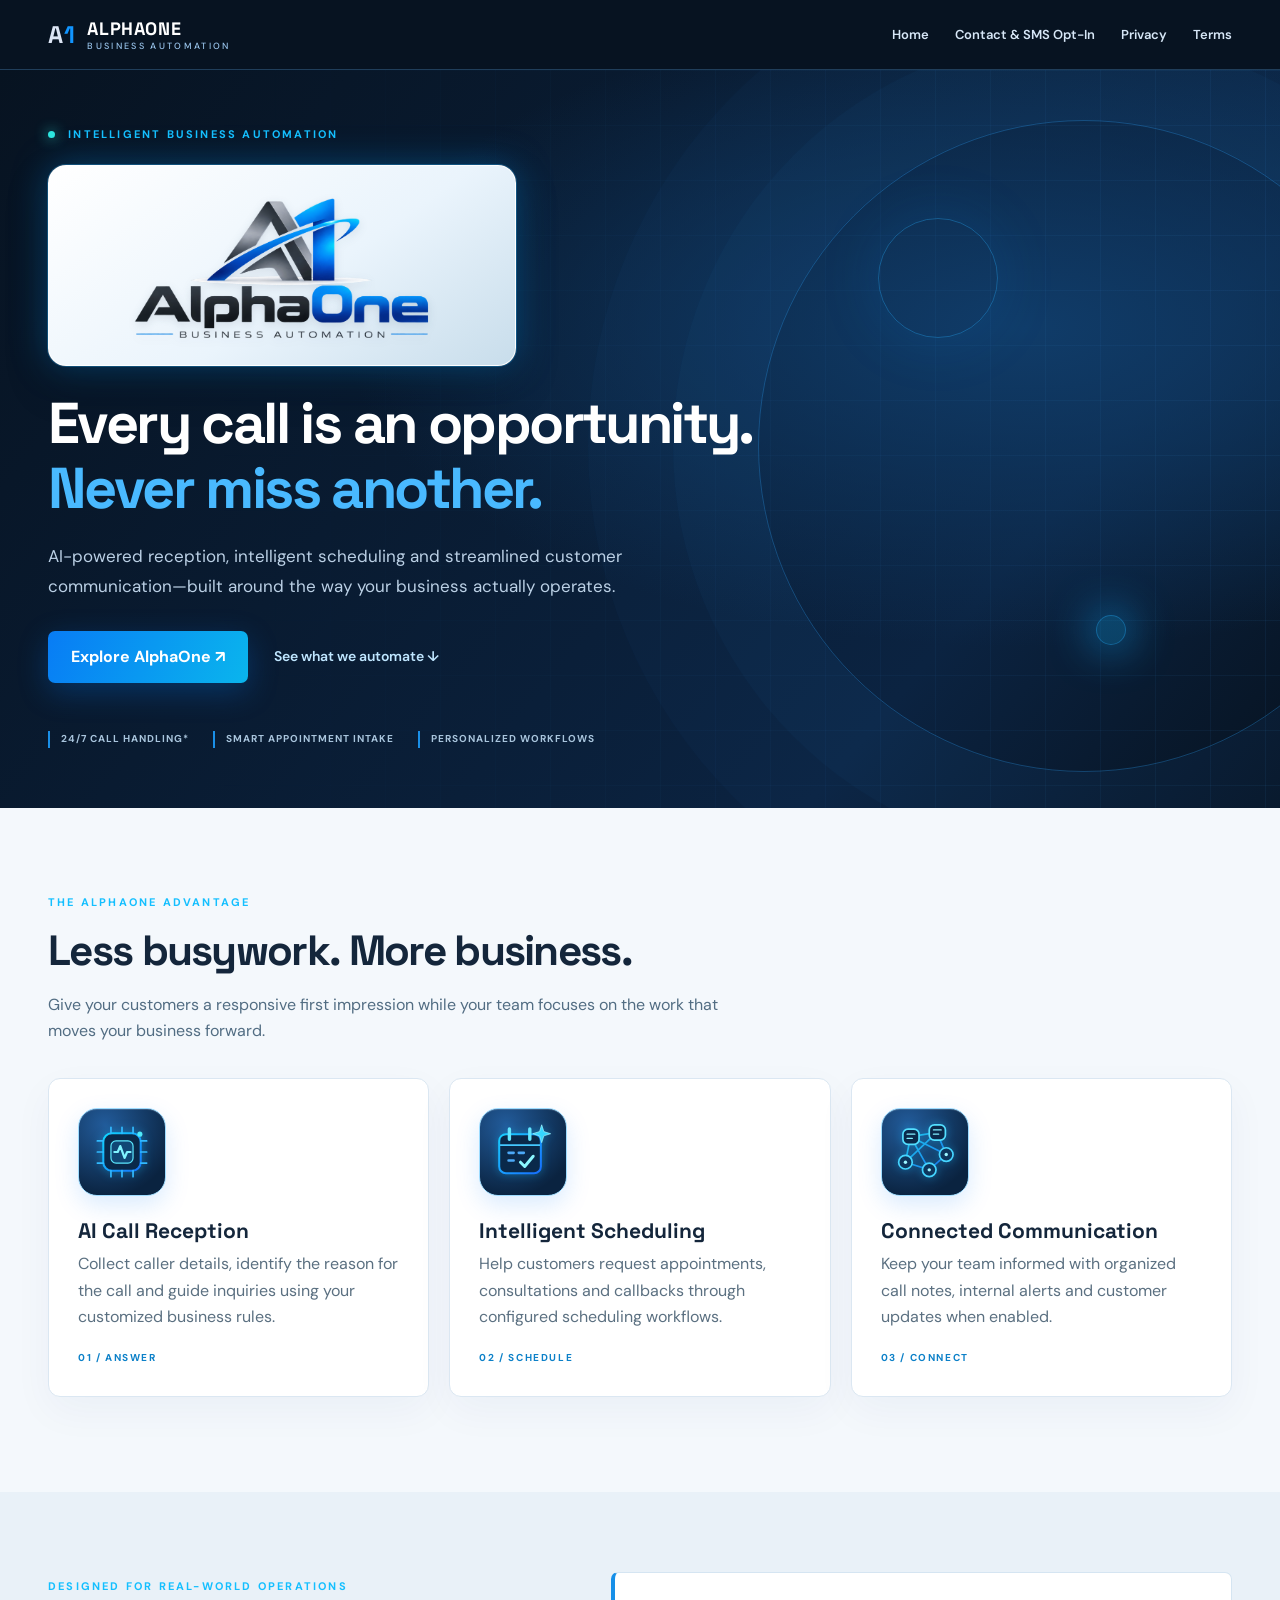
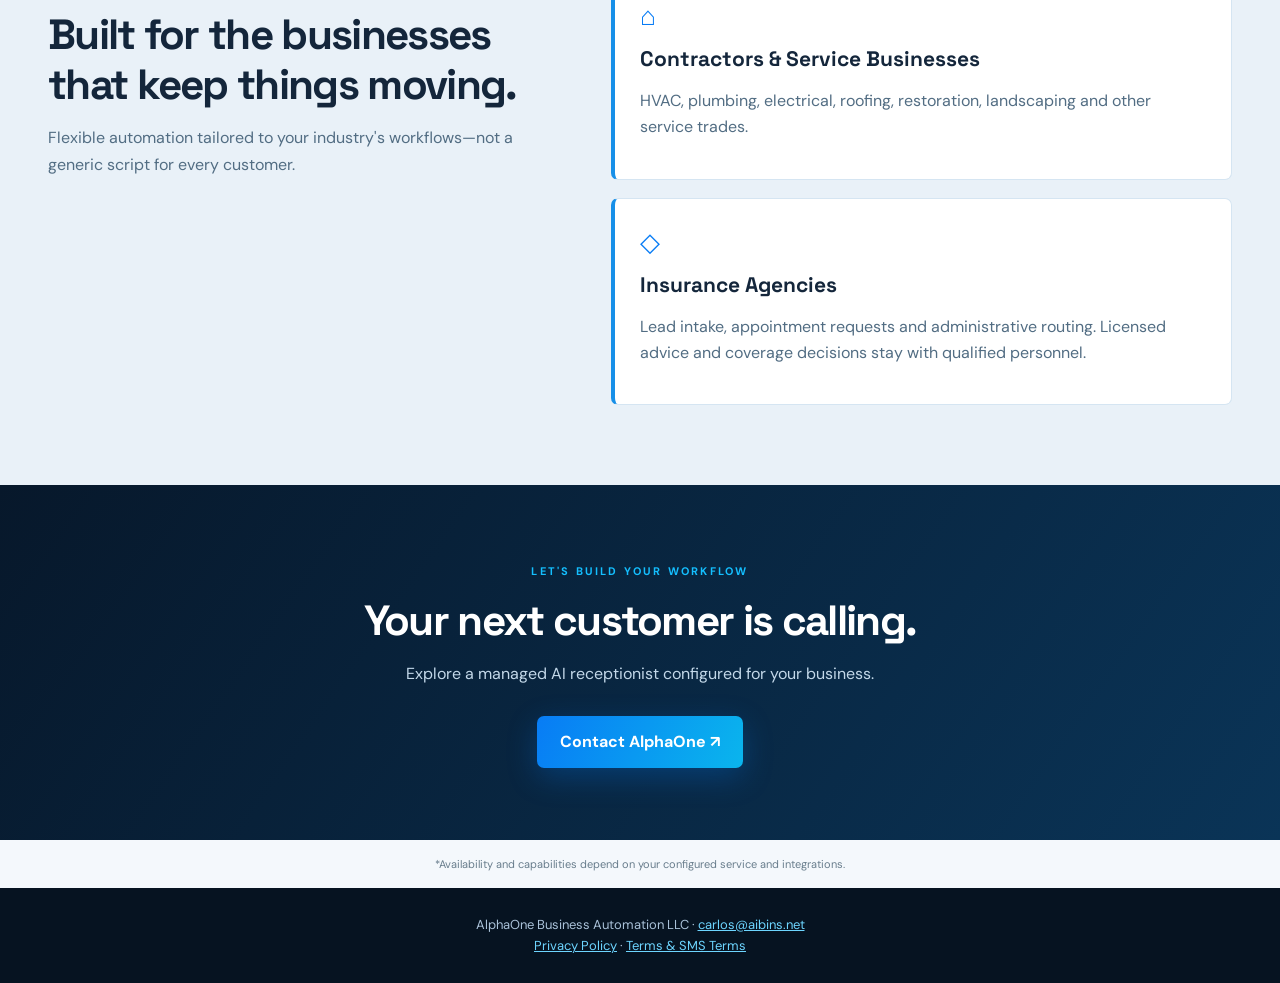
==== commit eb8586b0: "Add files via upload" ====
--- a/index.html
+++ b/index.html
@@ -1 +1 @@
-<!doctype html><html lang="en"><head><meta charset="utf-8"><meta name="viewport" content="width=device-width, initial-scale=1"><title>AlphaOne Business Automation | AI Reception & Scheduling</title><meta name="description" content="AlphaOne Business Automation provides managed AI receptionist and appointment automation solutions for contractors and insurance agencies."><link rel="stylesheet" href="style.css"></head><body><header class="site-header"><div class="header-inner"><a class="brand" href="index.html"><span class="brand-mark">A<span>1</span></span><span>ALPHAONE <small>BUSINESS AUTOMATION</small></span></a><nav aria-label="Main navigation"><a href="index.html">Home</a><a href="contact.html">Contact &amp; SMS Opt-In</a><a href="privacy.html">Privacy</a><a href="terms.html">Terms</a></nav></div></header><main><section class="hero-wrap"><div class="circuit" aria-hidden="true"></div><div class="hero-content"><div class="eyebrow"><span class="pulse"></span> INTELLIGENT BUSINESS AUTOMATION</div><div class="hero-logo-panel"><img class="hero-logo" src="alphaone-logo.png" alt="AlphaOne Business Automation logo"></div><h1>Every call is an opportunity.<br><em>Never miss another.</em></h1><p>AI-powered reception, intelligent scheduling and streamlined customer communication—built around the way your business actually operates.</p><div class="hero-actions"><a class="btn" href="contact.html">Explore AlphaOne <span aria-hidden="true">↗</span></a><a class="text-link" href="#solutions">See what we automate ↓</a></div><div class="hero-proof"><span>24/7 CALL HANDLING*</span><span>SMART APPOINTMENT INTAKE</span><span>PERSONALIZED WORKFLOWS</span></div></div><div class="orb orb-one" aria-hidden="true"></div><div class="orb orb-two" aria-hidden="true"></div></section><section class="content-section" id="solutions"><div class="section-heading"><span class="kicker">THE ALPHAONE ADVANTAGE</span><h2>Less busywork. More business.</h2><p>Give your customers a responsive first impression while your team focuses on the work that moves your business forward.</p></div><div class="cards"><article class="card"><div class="card-icon">◉</div><h3>AI Call Reception</h3><p>Collect caller details, identify the reason for the call and guide inquiries using your customized business rules.</p><span class="card-number">01 / ANSWER</span></article><article class="card"><div class="card-icon">▦</div><h3>Intelligent Scheduling</h3><p>Help customers request appointments, consultations and callbacks through configured scheduling workflows.</p><span class="card-number">02 / SCHEDULE</span></article><article class="card"><div class="card-icon">⌁</div><h3>Connected Communication</h3><p>Keep your team informed with organized call notes, internal alerts and customer updates when enabled.</p><span class="card-number">03 / CONNECT</span></article></div></section><section class="industry-section"><div><span class="kicker">DESIGNED FOR REAL-WORLD OPERATIONS</span><h2>Built for the businesses<br>that keep things moving.</h2><p>Flexible automation tailored to your industry's workflows—not a generic script for every customer.</p></div><div class="industry-grid"><div class="industry-card"><span class="industry-icon">⌂</span><h3>Contractors &amp; Service Businesses</h3><p>HVAC, plumbing, electrical, roofing, restoration, landscaping and other service trades.</p></div><div class="industry-card"><span class="industry-icon">◇</span><h3>Insurance Agencies</h3><p>Lead intake, appointment requests and administrative routing. Licensed advice and coverage decisions stay with qualified personnel.</p></div></div></section><section class="cta-section"><span class="kicker">LET'S BUILD YOUR WORKFLOW</span><h2>Your next customer is calling.</h2><p>Explore a managed AI receptionist configured for your business.</p><a class="btn" href="contact.html">Contact AlphaOne ↗</a></section><p class="fine-print">*Availability and capabilities depend on your configured service and integrations.</p></main><footer>AlphaOne Business Automation LLC · <a href="mailto:carlos@aibins.net">carlos@aibins.net</a><br><a href="privacy.html">Privacy Policy</a> · <a href="terms.html">Terms & SMS Terms</a></footer></body></html>
+<!doctype html><html lang="en"><head><meta charset="utf-8"><meta name="viewport" content="width=device-width, initial-scale=1"><title>AlphaOne Business Automation | AI Reception & Scheduling</title><meta name="description" content="AlphaOne Business Automation provides managed AI receptionist and appointment automation solutions for contractors and insurance agencies."><link rel="stylesheet" href="style.css"></head><body><header class="site-header"><div class="header-inner"><a class="brand" href="index.html"><span class="brand-mark">A<span>1</span></span><span>ALPHAONE <small>BUSINESS AUTOMATION</small></span></a><nav aria-label="Main navigation"><a href="index.html">Home</a><a href="contact.html">Contact &amp; SMS Opt-In</a><a href="privacy.html">Privacy</a><a href="terms.html">Terms</a></nav></div></header><main><section class="hero-wrap"><div class="circuit" aria-hidden="true"></div><div class="hero-content"><div class="eyebrow"><span class="pulse"></span> INTELLIGENT BUSINESS AUTOMATION</div><div class="hero-logo-panel"><img class="hero-logo" src="alphaone-logo.png" alt="AlphaOne Business Automation logo"></div><h1>Every call is an opportunity.<br><em>Never miss another.</em></h1><p>AI-powered reception, intelligent scheduling and streamlined customer communication—built around the way your business actually operates.</p><div class="hero-actions"><a class="btn" href="contact.html">Explore AlphaOne <span aria-hidden="true">↗</span></a><a class="text-link" href="#solutions">See what we automate ↓</a></div><div class="hero-proof"><span>24/7 CALL HANDLING*</span><span>SMART APPOINTMENT INTAKE</span><span>PERSONALIZED WORKFLOWS</span></div></div><div class="orb orb-one" aria-hidden="true"></div><div class="orb orb-two" aria-hidden="true"></div></section><section class="content-section" id="solutions"><div class="section-heading"><span class="kicker">THE ALPHAONE ADVANTAGE</span><h2>Less busywork. More business.</h2><p>Give your customers a responsive first impression while your team focuses on the work that moves your business forward.</p></div><div class="cards"><article class="card"><div class="card-icon"><svg viewBox="0 0 80 80" role="img" aria-label="AI microchip with voice signal"><defs><linearGradient id="chipGrad" x1="0" y1="0" x2="1" y2="1"><stop stop-color="#10d7ff"/><stop offset="1" stop-color="#1673fa"/></linearGradient></defs><rect x="18" y="18" width="44" height="44" rx="10" fill="#0a294a" stroke="url(#chipGrad)" stroke-width="2.4"/><rect x="27" y="27" width="26" height="26" rx="6" fill="#104775" stroke="#5ce8ff" stroke-width="1.4"/><path d="M31 40h4l3-7 5 14 3-7h4" fill="none" stroke="#80f3ff" stroke-width="2.6" stroke-linecap="round" stroke-linejoin="round"/> <g stroke="#32baff" stroke-width="2" stroke-linecap="round"><path d="M27 11v7M40 11v7M53 11v7M27 62v7M40 62v7M53 62v7M11 27h7M11 40h7M11 53h7M62 27h7M62 40h7M62 53h7"/></g><circle cx="61" cy="19" r="3" fill="#4fe9f8"/></svg></div><h3>AI Call Reception</h3><p>Collect caller details, identify the reason for the call and guide inquiries using your customized business rules.</p><span class="card-number">01 / ANSWER</span></article><article class="card"><div class="card-icon"><svg viewBox="0 0 80 80" role="img" aria-label="Smart calendar with AI spark"><defs><linearGradient id="calGrad" x1="0" y1="0" x2="1" y2="1"><stop stop-color="#18cfff"/><stop offset="1" stop-color="#176dff"/></linearGradient></defs><rect x="12" y="19" width="49" height="46" rx="8" fill="#0a294a" stroke="url(#calGrad)" stroke-width="2.4"/><path d="M13 32h47" stroke="#44c9ff" stroke-width="2"/><path d="M24 13v12M48 13v12" stroke="#62e5ff" stroke-width="4" stroke-linecap="round"/><path d="M23 41h6M23 50h6M35 41h6" stroke="#4ca9f7" stroke-width="3" stroke-linecap="round"/><path d="m37 52 5 5 10-12" fill="none" stroke="#8af7ff" stroke-width="3.5" stroke-linecap="round" stroke-linejoin="round"/><path d="m62 8 2.5 8 8 2.5-8 2.5-2.5 8-2.5-8-8-2.5 8-2.5z" fill="#36d6ff" stroke="#a3f7ff" stroke-width=".8"/></svg></div><h3>Intelligent Scheduling</h3><p>Help customers request appointments, consultations and callbacks through configured scheduling workflows.</p><span class="card-number">02 / SCHEDULE</span></article><article class="card"><div class="card-icon"><svg viewBox="0 0 80 80" role="img" aria-label="Connected digital communication network"><defs><linearGradient id="netGrad" x1="0" y1="0" x2="1" y2="1"><stop stop-color="#20d9f5"/><stop offset="1" stop-color="#1876ff"/></linearGradient></defs><path d="M23 22 54 17 65 43 45 61 17 52 23 22 45 61M23 22 65 43M17 52 54 17" fill="none" stroke="url(#netGrad)" stroke-width="2" opacity=".9"/><rect x="14" y="13" width="19" height="18" rx="6" fill="#0a294a" stroke="#54dfff" stroke-width="2"/><path d="M19 19h9M19 24h6" stroke="#83efff" stroke-width="1.7" stroke-linecap="round"/><rect x="45" y="8" width="19" height="18" rx="6" fill="#0a294a" stroke="#54dfff" stroke-width="2"/><path d="M50 14h9M50 19h6" stroke="#83efff" stroke-width="1.7" stroke-linecap="round"/><circle cx="65" cy="43" r="8" fill="#0d365d" stroke="#46d5ff" stroke-width="2"/><circle cx="45" cy="61" r="8" fill="#0d365d" stroke="#46d5ff" stroke-width="2"/><circle cx="17" cy="52" r="8" fill="#0d365d" stroke="#46d5ff" stroke-width="2"/><circle cx="65" cy="43" r="2" fill="#9cf5ff"/><circle cx="45" cy="61" r="2" fill="#9cf5ff"/><circle cx="17" cy="52" r="2" fill="#9cf5ff"/></svg></div><h3>Connected Communication</h3><p>Keep your team informed with organized call notes, internal alerts and customer updates when enabled.</p><span class="card-number">03 / CONNECT</span></article></div></section><section class="industry-section"><div><span class="kicker">DESIGNED FOR REAL-WORLD OPERATIONS</span><h2>Built for the businesses<br>that keep things moving.</h2><p>Flexible automation tailored to your industry's workflows—not a generic script for every customer.</p></div><div class="industry-grid"><div class="industry-card"><span class="industry-icon">⌂</span><h3>Contractors &amp; Service Businesses</h3><p>HVAC, plumbing, electrical, roofing, restoration, landscaping and other service trades.</p></div><div class="industry-card"><span class="industry-icon">◇</span><h3>Insurance Agencies</h3><p>Lead intake, appointment requests and administrative routing. Licensed advice and coverage decisions stay with qualified personnel.</p></div></div></section><section class="cta-section"><span class="kicker">LET'S BUILD YOUR WORKFLOW</span><h2>Your next customer is calling.</h2><p>Explore a managed AI receptionist configured for your business.</p><a class="btn" href="contact.html">Contact AlphaOne ↗</a></section><p class="fine-print">*Availability and capabilities depend on your configured service and integrations.</p></main><footer>AlphaOne Business Automation LLC · <a href="mailto:carlos@aibins.net">carlos@aibins.net</a><br><a href="privacy.html">Privacy Policy</a> · <a href="terms.html">Terms & SMS Terms</a></footer></body></html>
--- a/style.css
+++ b/style.css
@@ -4,3 +4,10 @@
 .hero-logo-panel{display:flex;align-items:center;justify-content:center;width:fit-content;max-width:100%;padding:15px 28px 12px;margin:22px 0 25px;border-radius:18px;background:linear-gradient(145deg,#fff 0%,#eaf4fc 57%,#c8ddeb 100%);border:1px solid rgba(255,255,255,.94);box-shadow:0 0 0 1px rgba(48,179,255,.28),0 0 36px rgba(0,155,255,.34),0 18px 42px rgba(0,0,0,.25);}
 .hero-logo-panel .hero-logo{display:block;width:min(410px,72vw);height:auto;margin:0;filter:drop-shadow(0 3px 5px rgba(19,42,69,.12));}
 @media(max-width:600px){.hero-logo-panel{padding:12px 16px;border-radius:14px;margin:18px 0 22px}.hero-logo-panel .hero-logo{width:min(315px,76vw)}}
+
+/* AlphaOne premium technology icon system */
+.card-icon{display:flex;align-items:center;justify-content:center;width:88px;height:88px;padding:9px;border:1px solid #9edcff;border-radius:19px;background:radial-gradient(circle at 30% 18%,#225b9a,#0a2340 78%);box-shadow:inset 0 1px 0 #ffffff29,0 9px 25px #087cf526;transition:transform .25s ease,box-shadow .25s ease;}
+.card-icon svg{display:block;width:68px;height:68px;overflow:visible;filter:drop-shadow(0 0 5px #11bafc60);}
+.card:hover .card-icon{transform:translateY(-3px);box-shadow:inset 0 1px 0 #ffffff29,0 13px 32px #087cf540;}
+.card h3{margin-top:21px;}
+@media(prefers-reduced-motion:reduce){.card-icon{transition:none}.card:hover .card-icon{transform:none}}
